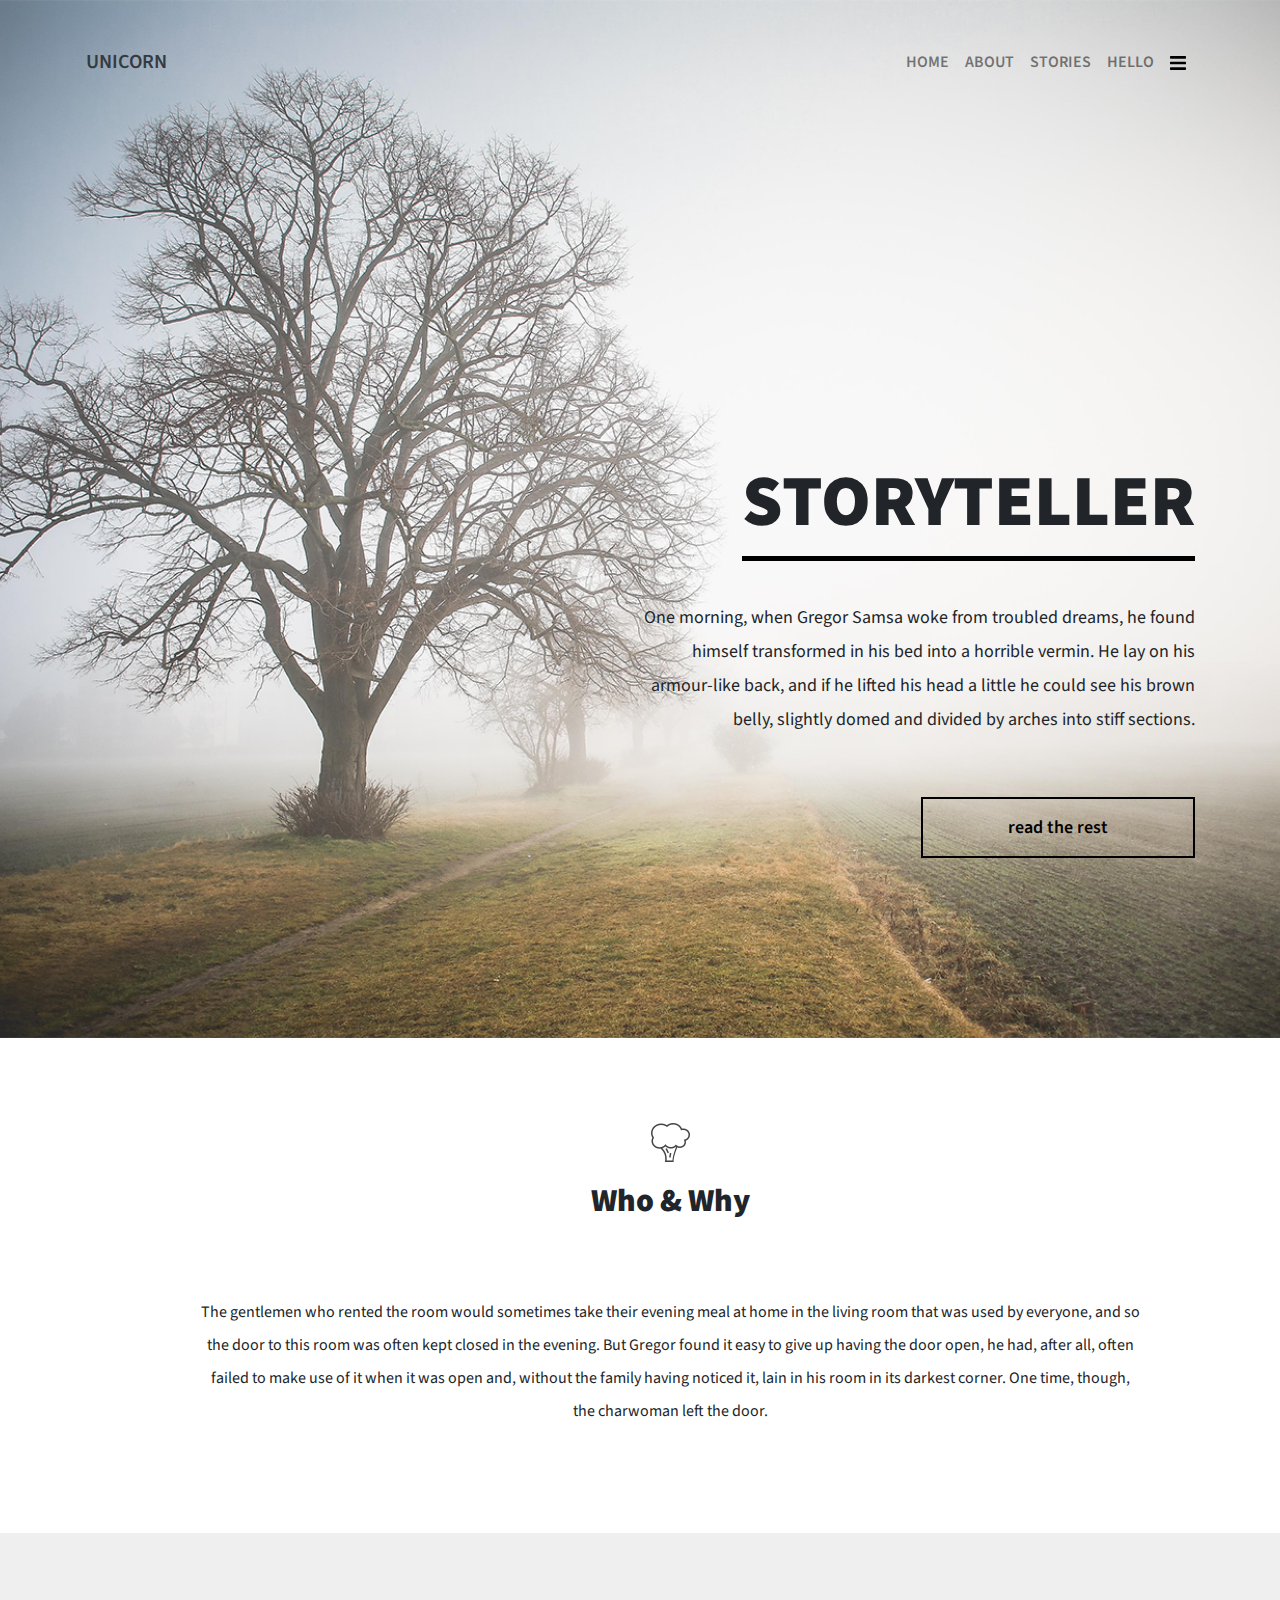
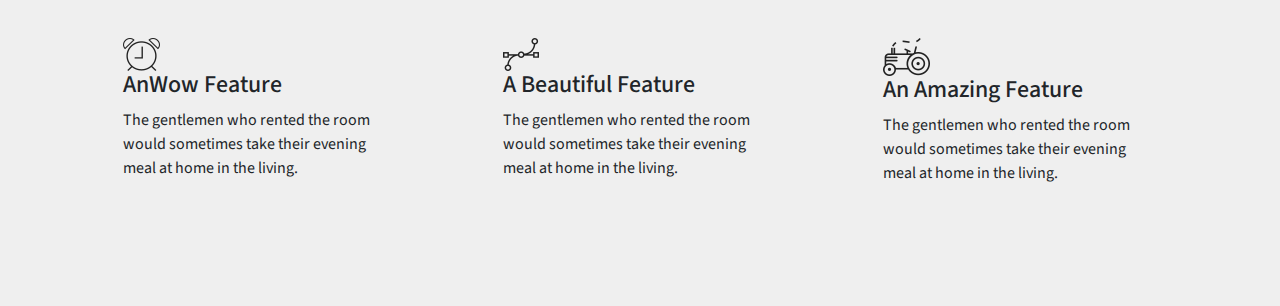
==== Prize Project/index.html @ 1fcf2f8a "completed 3 sec" ====
<!DOCTYPE html>
<html lang="en">
  <head>
    <meta charset="UTF-8" />
    <meta name="viewport" content="width=device-width, initial-scale=1.0" />

    <script
      src="https://code.jquery.com/jquery-3.5.1.slim.min.js"
      integrity="sha384-DfXdz2htPH0lsSSs5nCTpuj/zy4C+OGpamoFVy38MVBnE+IbbVYUew+OrCXaRkfj"
      crossorigin="anonymous"
    ></script>
    <script
      src="https://cdn.jsdelivr.net/npm/popper.js@1.16.1/dist/umd/popper.min.js"
      integrity="sha384-9/reFTGAW83EW2RDu2S0VKaIzap3H66lZH81PoYlFhbGU+6BZp6G7niu735Sk7lN"
      crossorigin="anonymous"
    ></script>
    <link
      rel="stylesheet"
      href="https://stackpath.bootstrapcdn.com/bootstrap/4.5.2/css/bootstrap.min.css"
      integrity="sha384-JcKb8q3iqJ61gNV9KGb8thSsNjpSL0n8PARn9HuZOnIxN0hoP+VmmDGMN5t9UJ0Z"
      crossorigin="anonymous"
    />
    <script
      src="https://stackpath.bootstrapcdn.com/bootstrap/4.5.2/js/bootstrap.min.js"
      integrity="sha384-B4gt1jrGC7Jh4AgTPSdUtOBvfO8shuf57BaghqFfPlYxofvL8/KUEfYiJOMMV+rV"
      crossorigin="anonymous"
    ></script>

    <link rel="stylesheet" href="css/main.css" />
    <link rel="stylesheet" href="css/info.css" />
    <title>Unicorn</title>
  </head>
  <body>
    <div class="sec-1">
      <nav class="container navbar navbar-expand-sm bg navbar-light">
        <a href="#" class="navbar-brand text-dark">UNICORN</a>
        <button
          class="navbar-toggler"
          type="button"
          data-toggle="collapse"
          data-target="#nav-div"
        >
          <span class="navbar-toggler-icon"></span>
        </button>

        <div class="collapse navbar-collapse" id="nav-div">
          <ul class="navbar-nav ml-auto">
            <li class="nav-item text-dark">
              <a href="#" class="nav-link">HOME</a>
            </li>
            <li class="nav-item text-dark">
              <a href="#" class="nav-link">ABOUT</a>
            </li>
            <li class="nav-item text-dark">
              <a href="#" class="nav-link">STORIES</a>
            </li>
            <li class="nav-item text-dark">
              <a href="#" class="nav-link">HELLO</a>
            </li>
            <li class="nav-item">
              <a href="#" class="nav-link"
                ><img src="images/bars-solid.svg" class="head-icon"
              /></a>
            </li>
          </ul>
        </div>
      </nav>

      <div class="container">
        <div class="content">
          <h1 class="content-heading">STORYTELLER</h1>
          <p class="content-parah">
            One morning, when Gregor Samsa woke from troubled dreams, he found
            himself transformed in his bed into a horrible vermin. He lay on his
            armour-like back, and if he lifted his head a little he could see
            his brown belly, slightly domed and divided by arches into stiff
            sections.
          </p>
          <button class="content-btn">read the rest</button>
        </div>
      </div>
    </div>

    <div class="sec-2">
      <div class="container content-2">
        <img src="images/broccoli.png" />
        <h2>Who & Why</h2>
        <p>
          The gentlemen who rented the room would sometimes take their evening
          meal at home in the living room that was used by everyone, and so the
          door to this room was often kept closed in the evening. But Gregor
          found it easy to give up having the door open, he had, after all,
          often failed to make use of it when it was open and, without the
          family having noticed it, lain in his room in its darkest corner. One
          time, though, the charwoman left the door.
        </p>
      </div>
    </div>

    <div class="sec-3">
      <div class="container content-3">
        <div class="x-1">
          <img src="images/clock.png" />
          <h4 class="title">AnWow Feature</h4>
          <p>
            The gentlemen who rented the room would sometimes take their evening
            meal at home in the living.
          </p>
        </div>

        <div class="x-1">
          <img src="images/vector.png" />
          <h4 class="title">A Beautiful Feature</h4>
          <p>
            The gentlemen who rented the room would sometimes take their evening
            meal at home in the living.
          </p>
        </div>

        <div class="x-1">
          <img src="images/land working.png" />
          <h4 class="title">An Amazing Feature</h4>
          <p>
            The gentlemen who rented the room would sometimes take their evening
            meal at home in the living.
          </p>
        </div>
      </div>
    </div>
  </body>
</html>
---- Prize Project/css/main.css ----
@import url("https://fonts.googleapis.com/css2?family=Source+Sans+Pro:wght@200;300;400;600;700;900&display=swap");

body {
  font-family: "Source Sans Pro", sans-serif;
}
.sec-1 {
  background-image: url("../images/head-bg.png");
  background-size: cover;
  background-repeat: no-repeat;
  background-position: center;
}

.bg {
  background-color: transparent;
}

.text-dark {
  color: black;
  font-weight: 600;
}

.navbar {
  padding-top: 42px;
}

.head-icon {
  width: 16px;
  color: black;
}

.content {
  text-align: end;
  padding-top: 370px;
  margin-left: auto;
  width: 50%;
}

.content-heading {
  display: inline-block;
  font-size: 72px;
  font-weight: 900;
  padding-bottom: 10px;
  border-bottom: 5px solid black;
}

.content-parah {
  margin-top: 32px;
  margin-bottom: 60px;
  font-size: 18px;
  line-height: 34px;
}

.content-btn {
  background-color: transparent;
  padding: 15px 85px;
  border: 2px solid black;
  font-weight: 600;
  font-size: 18px;
  margin-bottom: 180px;
}
---- Prize Project/css/info.css ----
.sec-2 {
}

.sec-2 .content-2 {
  box-sizing: content-box;
  text-align: center;
  padding: 85px 100px;
}

.sec-2 .content-2 img {
  margin-bottom: 20px;
}

.sec-2 .content-2 h2 {
  margin-bottom: 75px;
  font-weight: 900;
}

.sec-2 .content-2 p {
  margin-bottom: 20px;
  line-height: 33px;
  padding: 0 100px;
}

.sec-3 {
  background-color: #efefef;
}
.content-3 {
  box-sizing: content-box;
  display: flex;
  justify-content: space-around;
  padding: 105px 0;
}
.x-1 {
  width: 275px;
}
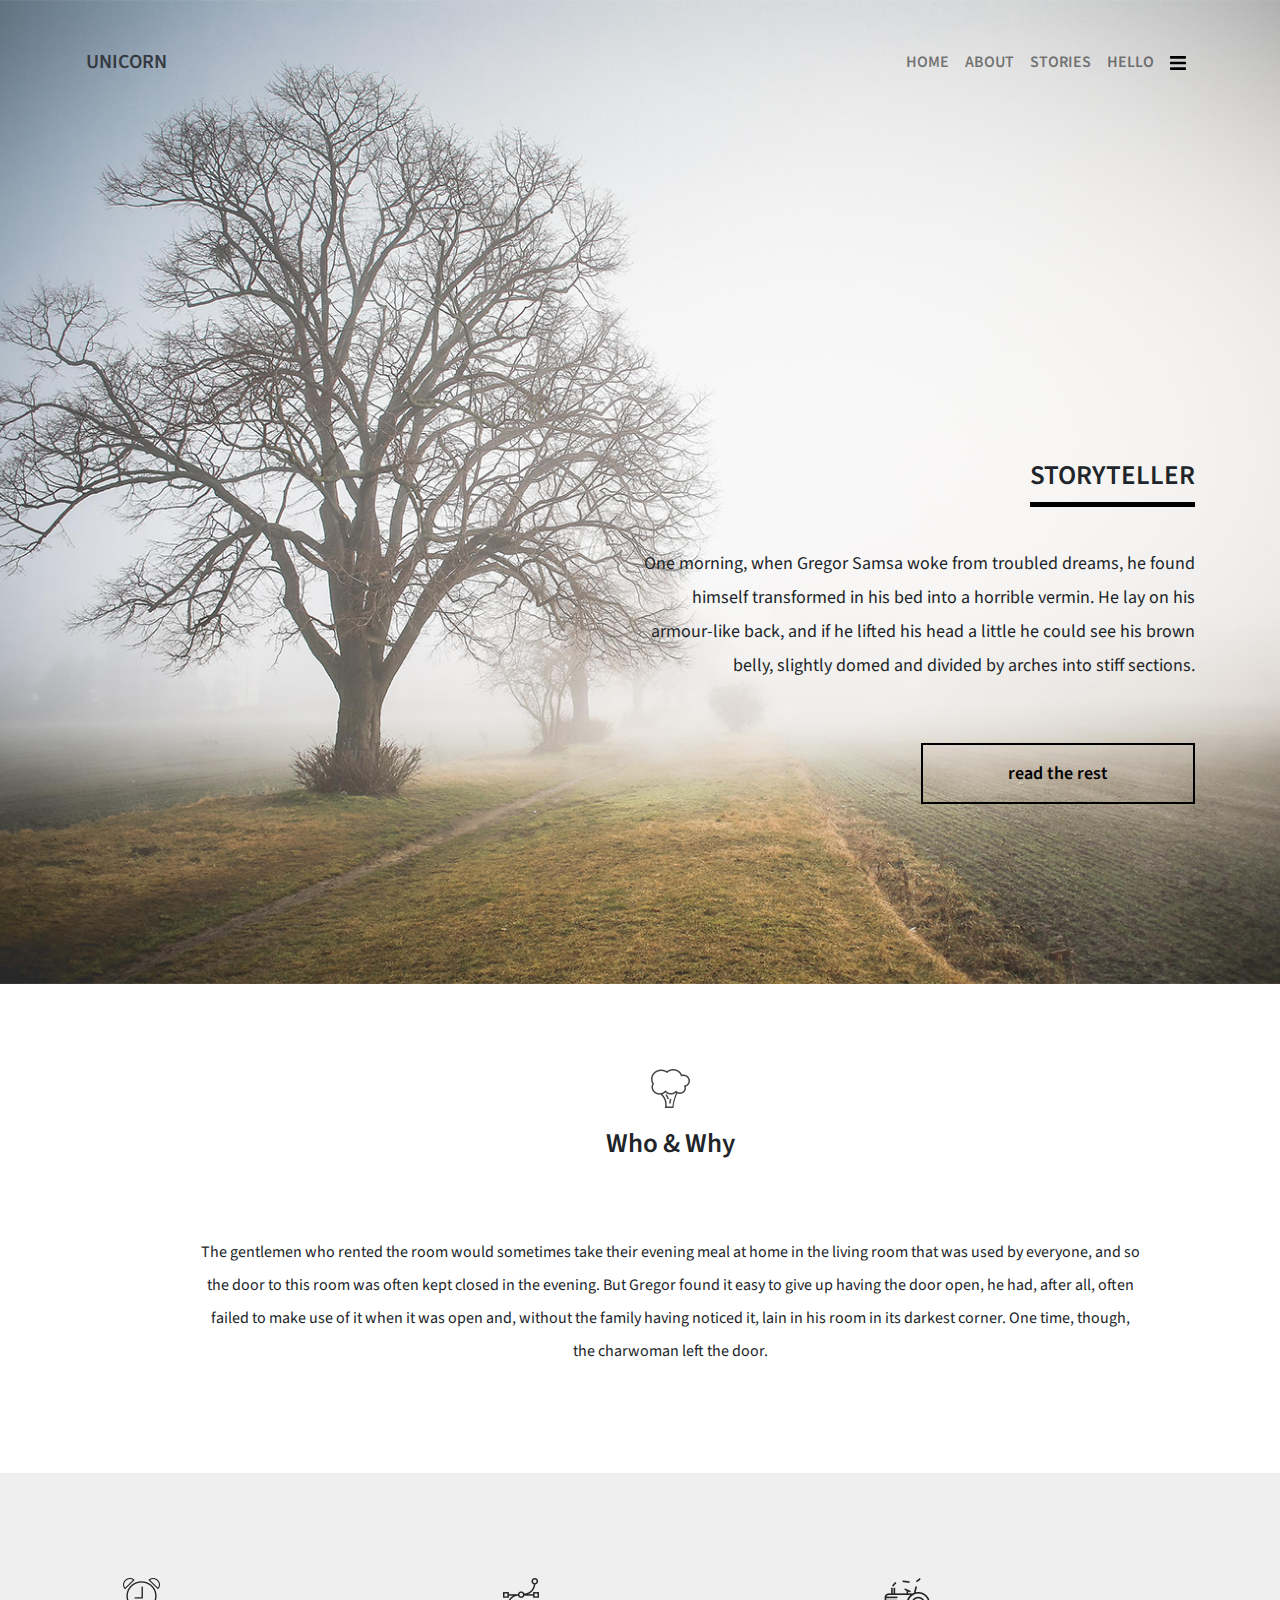
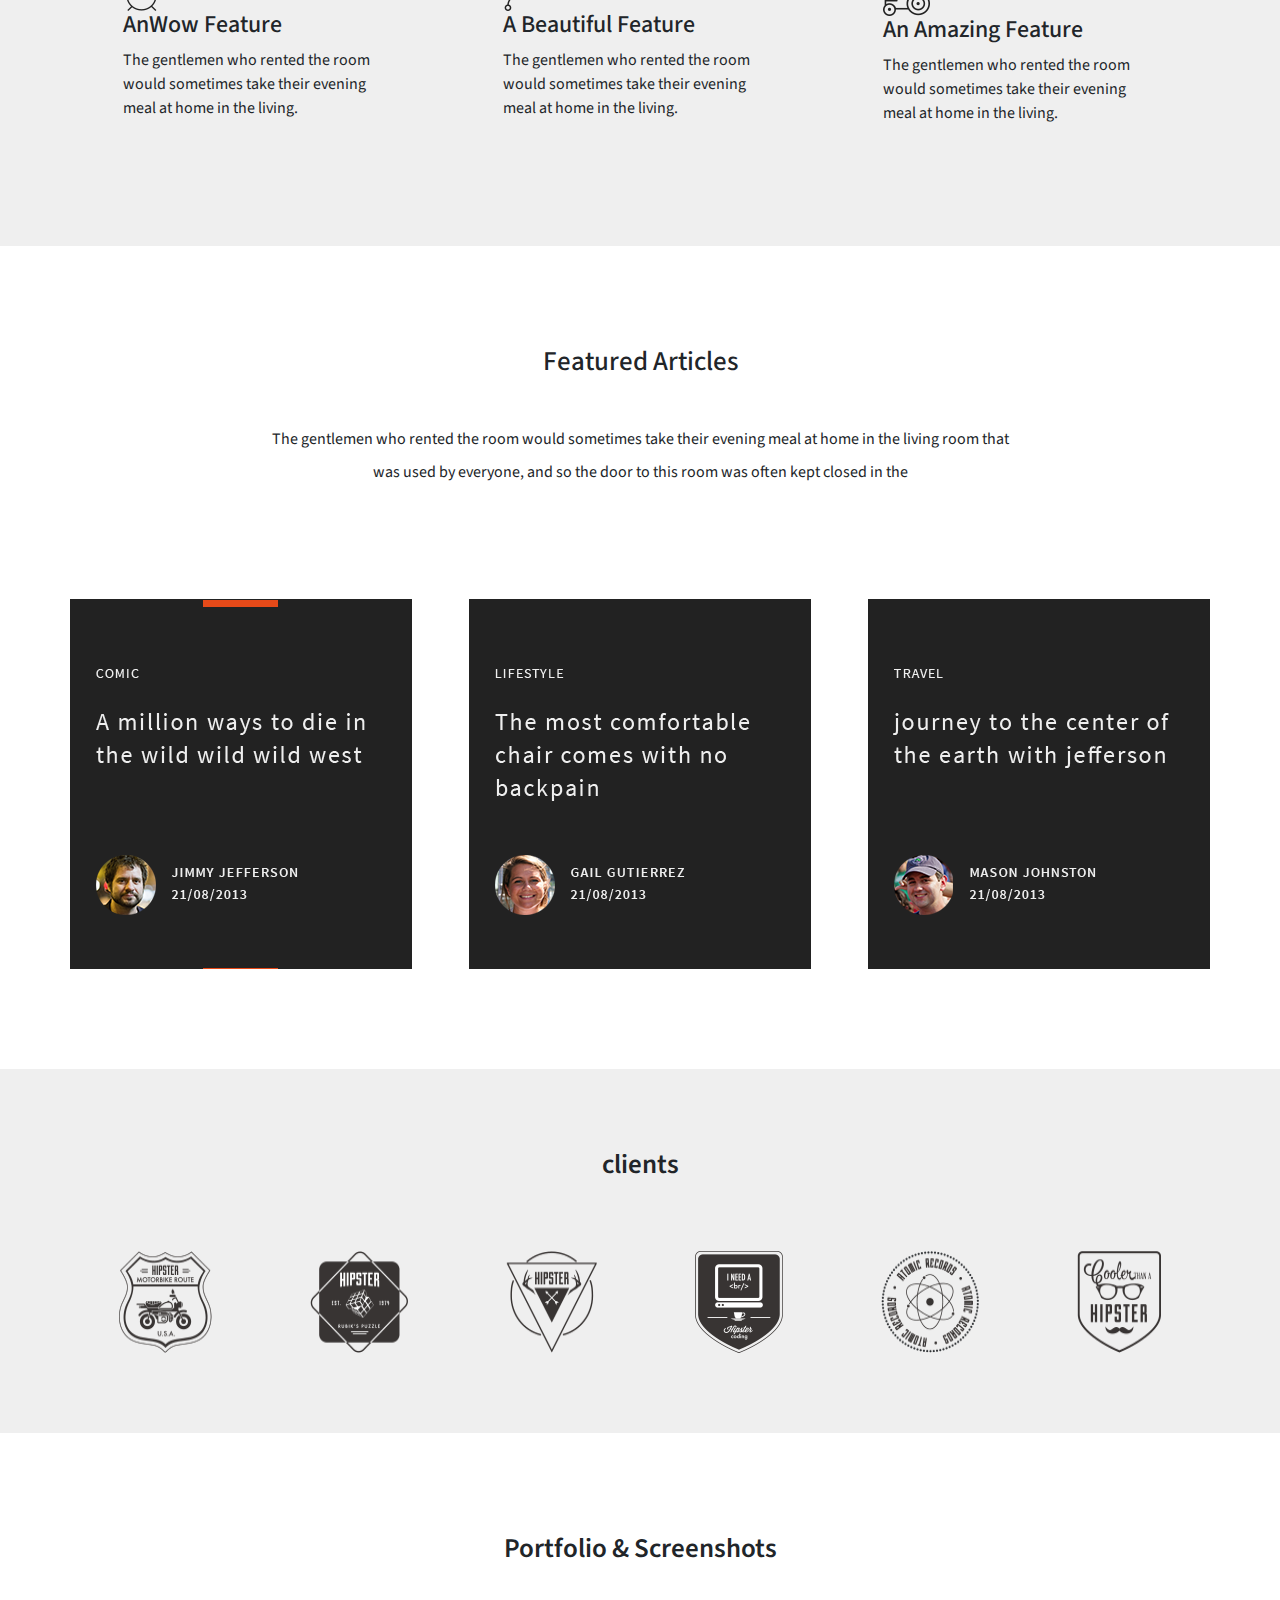
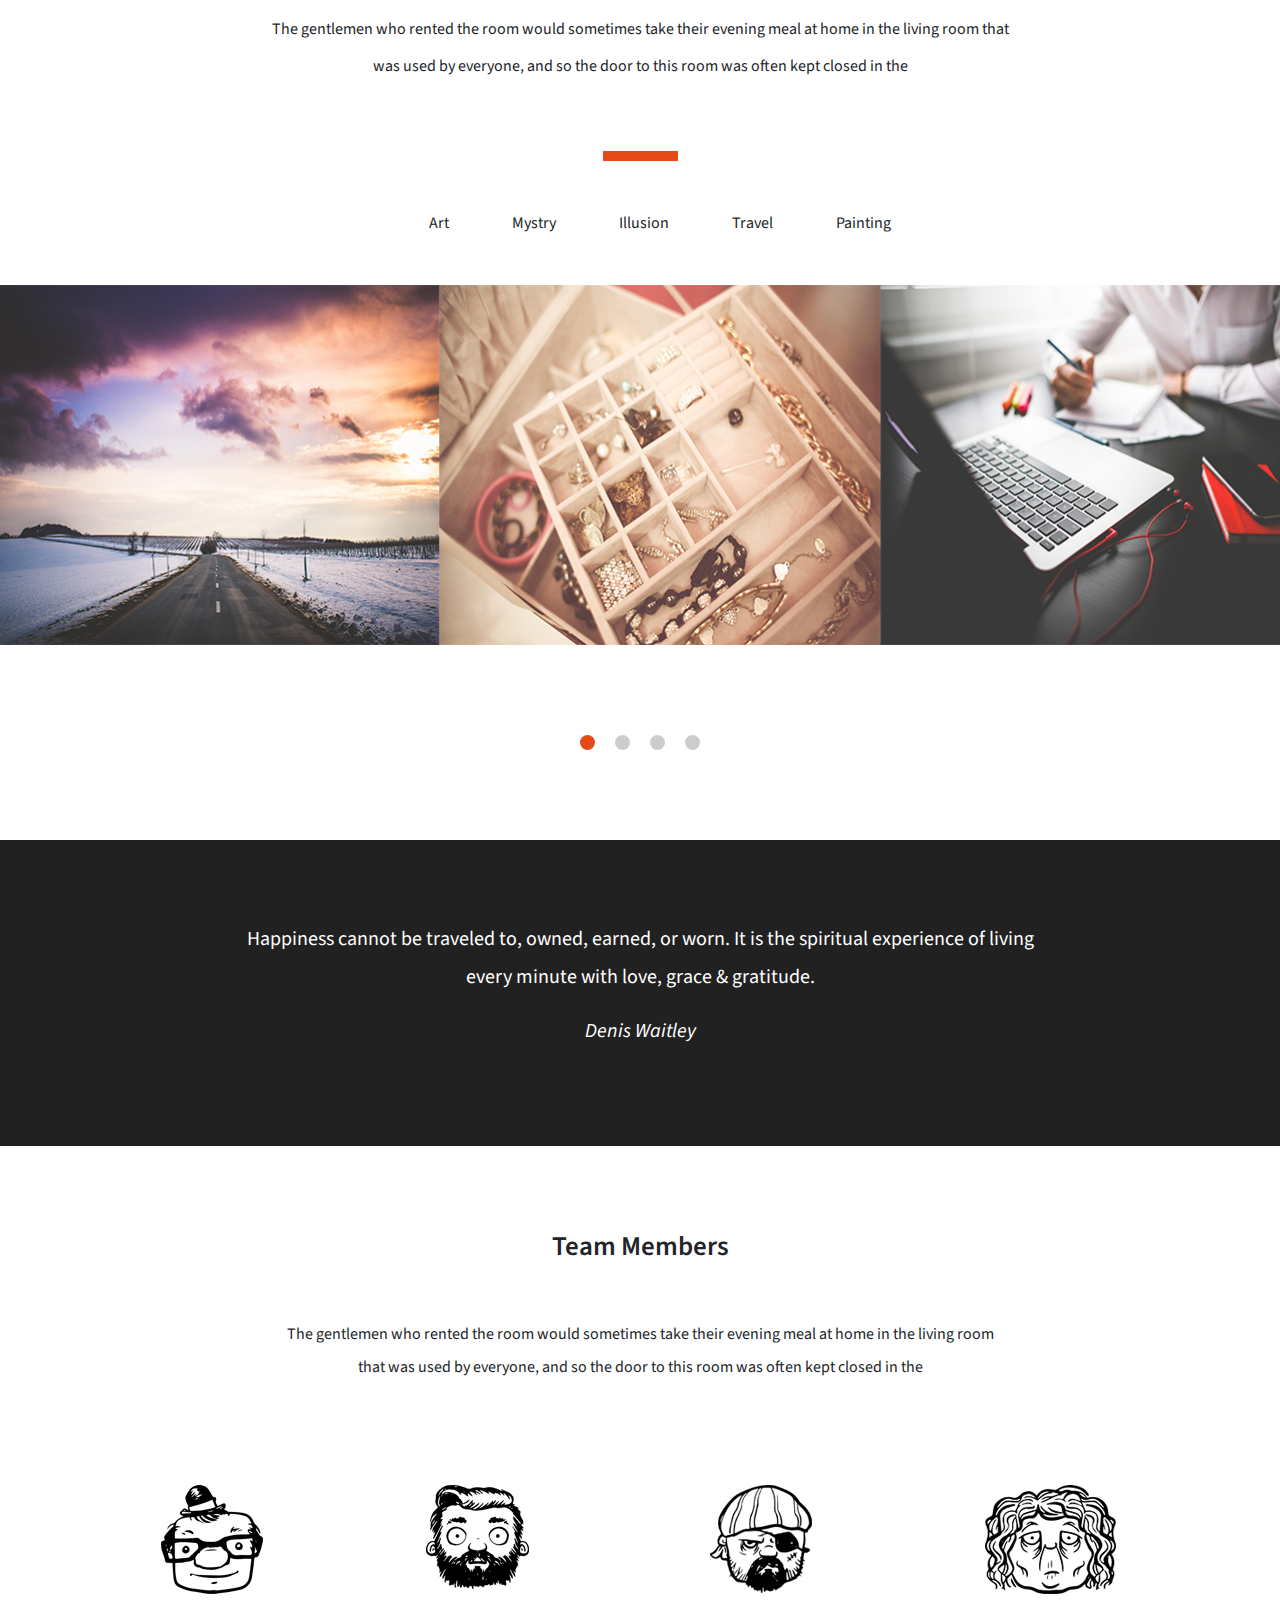
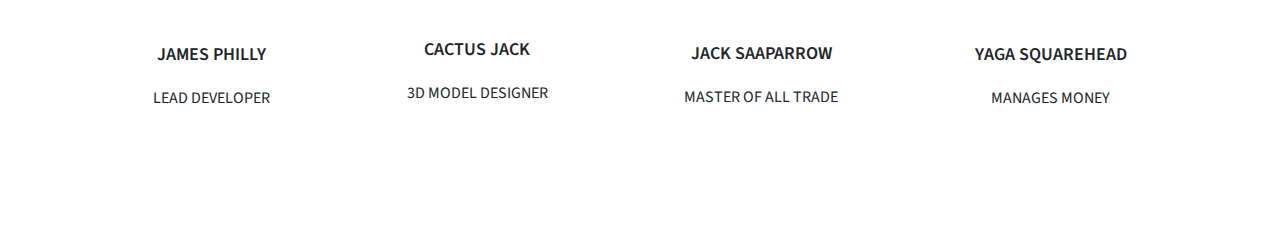
==== commit b8cf43ea: "last 5 layers remain" ====
--- a/Prize Project/index.html
+++ b/Prize Project/index.html
@@ -127,5 +127,121 @@
         </div>
       </div>
     </div>
+
+    <div class="sec-4">
+      <div class="container content-4">
+        <h2>Featured Articles</h2>
+        <p>
+          The gentlemen who rented the room would sometimes take their evening
+          meal at home in the living room that was used by everyone, and so the
+          door to this room was often kept closed in the
+        </p>
+        <div class="feat-cards">
+          <div class="img-1"></div>
+          <div class="img-2"></div>
+          <div class="img-3"></div>
+        </div>
+      </div>
+    </div>
+
+    <div class="sec-5">
+      <div class="container clients">
+        <h2>clients</h2>
+        <div class="clients-show">
+          <img src="images/New folder/i-1.png" />
+          <img src="images/New folder/i-2.png" />
+          <img src="images/New folder/i-3.png" />
+          <img src="images/New folder/i-4.png" />
+          <img src="images/New folder/i-5.png" />
+          <img src="images/New folder/i-6.png" />
+        </div>
+      </div>
+    </div>
+
+    <sec-6>
+      <div class="container portfolio">
+        <h1>Portfolio & Screenshots</h1>
+        <p>
+          The gentlemen who rented the room would sometimes take their evening
+          meal at home in the living room that was used by everyone, and so the
+          door to this room was often kept closed in the
+        </p>
+      </div>
+      <div class="orange"></div>
+    </sec-6>
+
+    <div class="sec-6">
+      <div class="container">
+        <ul>
+          <li>Art</li>
+          <li>Mystry</li>
+          <li>Illusion</li>
+          <li>Travel</li>
+          <li>Painting</li>
+        </ul>
+      </div>
+      <div class="img-holder"></div>
+      <div class="radio-btn">
+        <div class="active"></div>
+        <div></div>
+        <div></div>
+        <div></div>
+      </div>
+    </div>
+
+    <div class="sec-7">
+      <div class="container content-5">
+        <p>
+          Happiness cannot be traveled to, owned, earned, or worn. It is the
+          spiritual experience of living every minute with love, grace &
+          gratitude.
+        </p>
+
+        <p class="il">Denis Waitley</p>
+      </div>
+    </div>
+
+    <div class="sec-8">
+      <div class="container content-6">
+        <h2>Team Members</h2>
+        <p>
+          The gentlemen who rented the room would sometimes take their evening
+          meal at home in the living room that was used by everyone, and so the
+          door to this room was often kept closed in the
+        </p>
+      </div>
+    </div>
+
+    <div class="sec-9">
+      <div class="container content-7">
+        <div class="x-2">
+          <img src="images/New folder/Layer 9.png" />
+          <h3>James Philly</h3>
+          <p>Lead Developer</p>
+        </div>
+
+        <div class="x-2">
+          <img src="images/New folder/Layer 10.png" />
+          <h3>Cactus Jack</h3>
+          <p>3D Model Designer</p>
+        </div>
+
+        <div class="x-2">
+          <img src="images/New folder/Layer 11.png" />
+          <h3>Jack Saaparrow</h3>
+          <p>Master of All Trade</p>
+        </div>
+
+        <div class="x-2">
+          <img src="images/New folder/Layer 12.png" />
+          <h3>Yaga Squarehead</h3>
+          <p>Manages Money</p>
+        </div>
+      </div>
+    </div>
+
+    <div class="sec-10">
+      <div class="container content-8"></div>
+    </div>
   </body>
 </html>
--- a/Prize Project/css/main.css
+++ b/Prize Project/css/main.css
@@ -38,7 +38,8 @@
 .content-heading {
   display: inline-block;
   font-size: 72px;
-  font-weight: 900;
+  font-weight: 600;
+  font-size: 27px;
   padding-bottom: 10px;
   border-bottom: 5px solid black;
 }
--- a/Prize Project/css/info.css
+++ b/Prize Project/css/info.css
@@ -1,6 +1,3 @@
-.sec-2 {
-}
-
 .sec-2 .content-2 {
   box-sizing: content-box;
   text-align: center;
@@ -13,7 +10,8 @@
 
 .sec-2 .content-2 h2 {
   margin-bottom: 75px;
-  font-weight: 900;
+  font-weight: 600;
+  font-size: 27px;
 }
 
 .sec-2 .content-2 p {
@@ -34,3 +32,178 @@
 .x-1 {
   width: 275px;
 }
+
+.content-4 {
+  text-align: center;
+  padding: 100px 0;
+}
+
+.content-4 h2 {
+  font-size: 27px;
+  margin-bottom: 45px;
+}
+
+.content-4 p {
+  padding: 0 200px;
+  line-height: 33px;
+  margin-bottom: 110px;
+}
+
+.img-1 {
+  background-image: url("../images/man-1.png");
+  width: 30%;
+  height: 370px;
+  background-position: center;
+}
+
+.img-2 {
+  background-image: url("../images/man-2.png");
+  width: 30%;
+  height: 370px;
+  background-position: center;
+}
+
+.img-3 {
+  background-image: url("../images/man-3.png");
+  width: 30%;
+  height: 370px;
+  background-position: center;
+}
+.feat-cards {
+  display: flex;
+  justify-content: space-between;
+}
+
+.sec-5 {
+  background-color: #efefef;
+}
+
+.clients {
+  padding: 80px 0;
+  text-align: center;
+}
+
+.clients h2 {
+  margin-bottom: 70px;
+  font-weight: 600;
+  font-size: 27px;
+}
+.clients-show {
+  display: flex;
+  justify-content: space-around;
+}
+
+.portfolio {
+  text-align: center;
+  padding: 100px 0;
+  padding-bottom: 50px;
+}
+
+.portfolio h1 {
+  font-size: 27px;
+  font-weight: 600;
+  margin-bottom: 45px;
+}
+
+.portfolio p {
+  line-height: 37px;
+  padding: 0 200px;
+}
+
+.orange {
+  height: 10px;
+  width: 75px;
+  background-color: #e64a19;
+  margin: auto;
+}
+
+.sec-6 {
+  margin-top: 50px;
+}
+
+.sec-6 .container ul {
+  list-style: none;
+  text-align: center;
+  margin-bottom: 50px;
+}
+.sec-6 .container li {
+  margin: 0 30px;
+  display: inline-block;
+}
+
+.img-holder {
+  background-image: url("../images/New\ folder/screenshots.png");
+  height: 360px;
+  width: 100%;
+  background-size: cover;
+  background-repeat: no-repeat;
+}
+
+.radio-btn {
+  display: flex;
+  justify-content: center;
+  margin: 80px 0;
+}
+
+.radio-btn div {
+  height: 15px;
+  width: 15px;
+  border-radius: 50%;
+  background-color: #cccccc;
+  margin: 10px;
+}
+
+.radio-btn div:hover,
+.radio-btn .active {
+  background-color: #e64a19;
+  cursor: pointer;
+}
+
+.sec-7 {
+  background-color: #212121;
+  text-align: center;
+  color: white;
+}
+
+.sec-7 .container p {
+  font-size: 20px;
+  line-height: 38px;
+  padding: 0 170px;
+}
+
+.sec-7 .container .il {
+  font-style: italic;
+}
+.content-5 {
+  padding: 80px 0;
+}
+
+.sec-8 {
+  text-align: center;
+  padding: 85px 0;
+}
+.sec-8 .content-6 h2 {
+  font-size: 27px;
+  font-weight: 600;
+  margin-bottom: 55px;
+}
+
+.sec-8 .content-6 p {
+  padding: 0 200px;
+  line-height: 33px;
+}
+
+.content-7 {
+  display: flex;
+  justify-content: space-around;
+  text-transform: uppercase;
+  text-align: center;
+  padding-bottom: 115px;
+}
+
+.content-7 .x-2 h3 {
+  margin-top: 50px;
+  margin-bottom: 20px;
+  font-size: 18px;
+  font-weight: 600;
+}
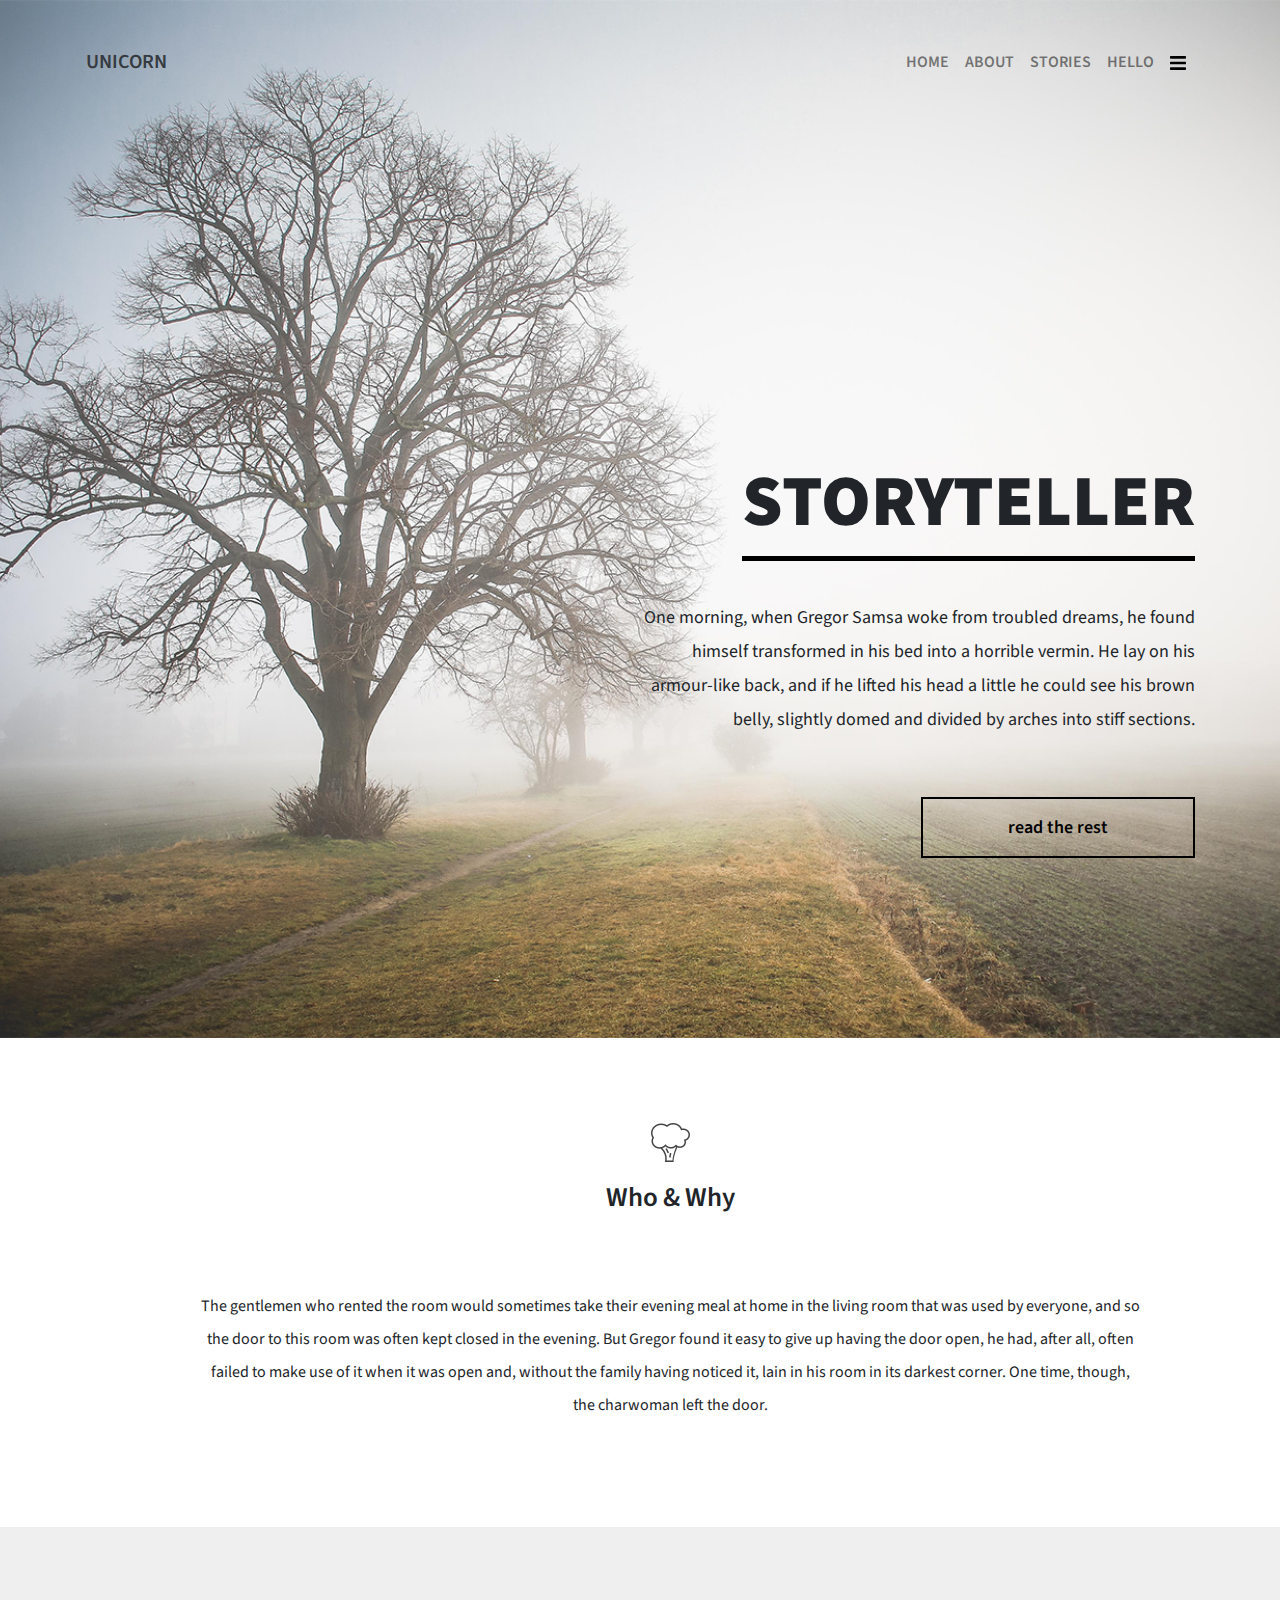
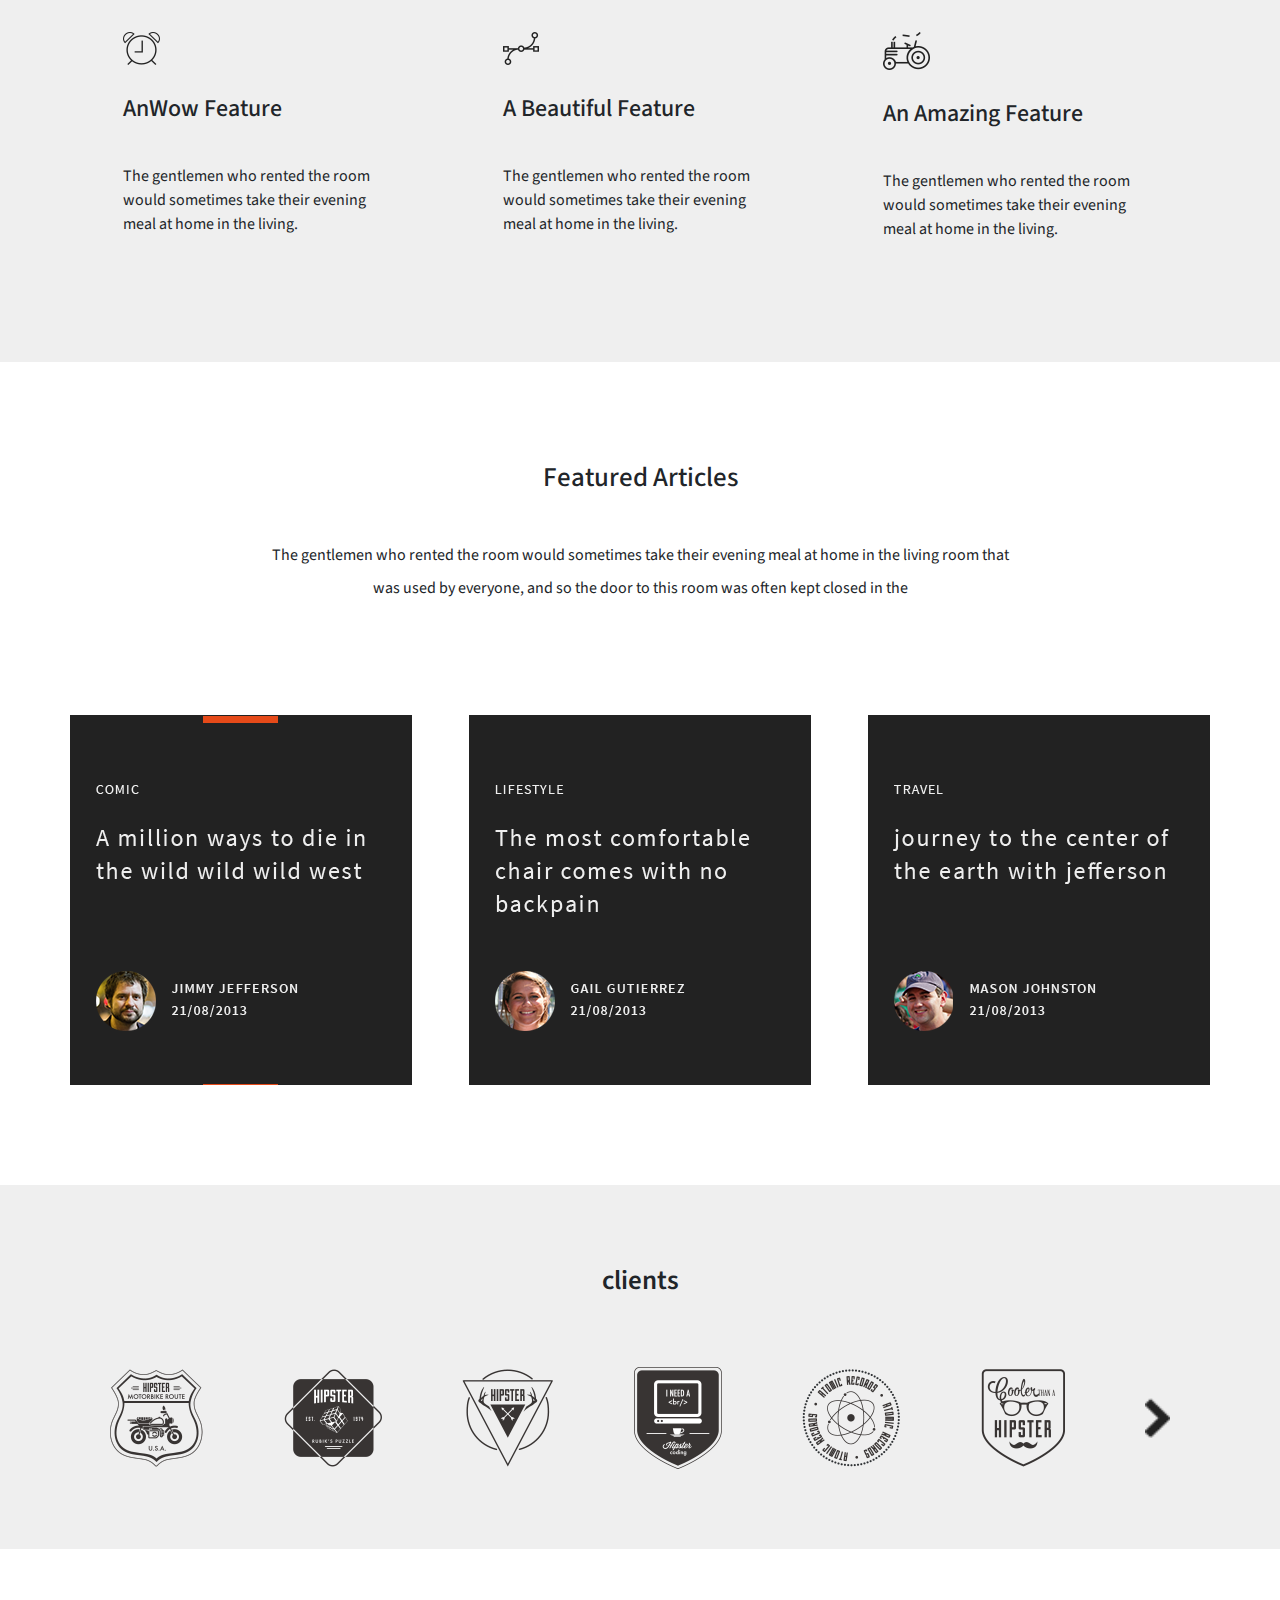
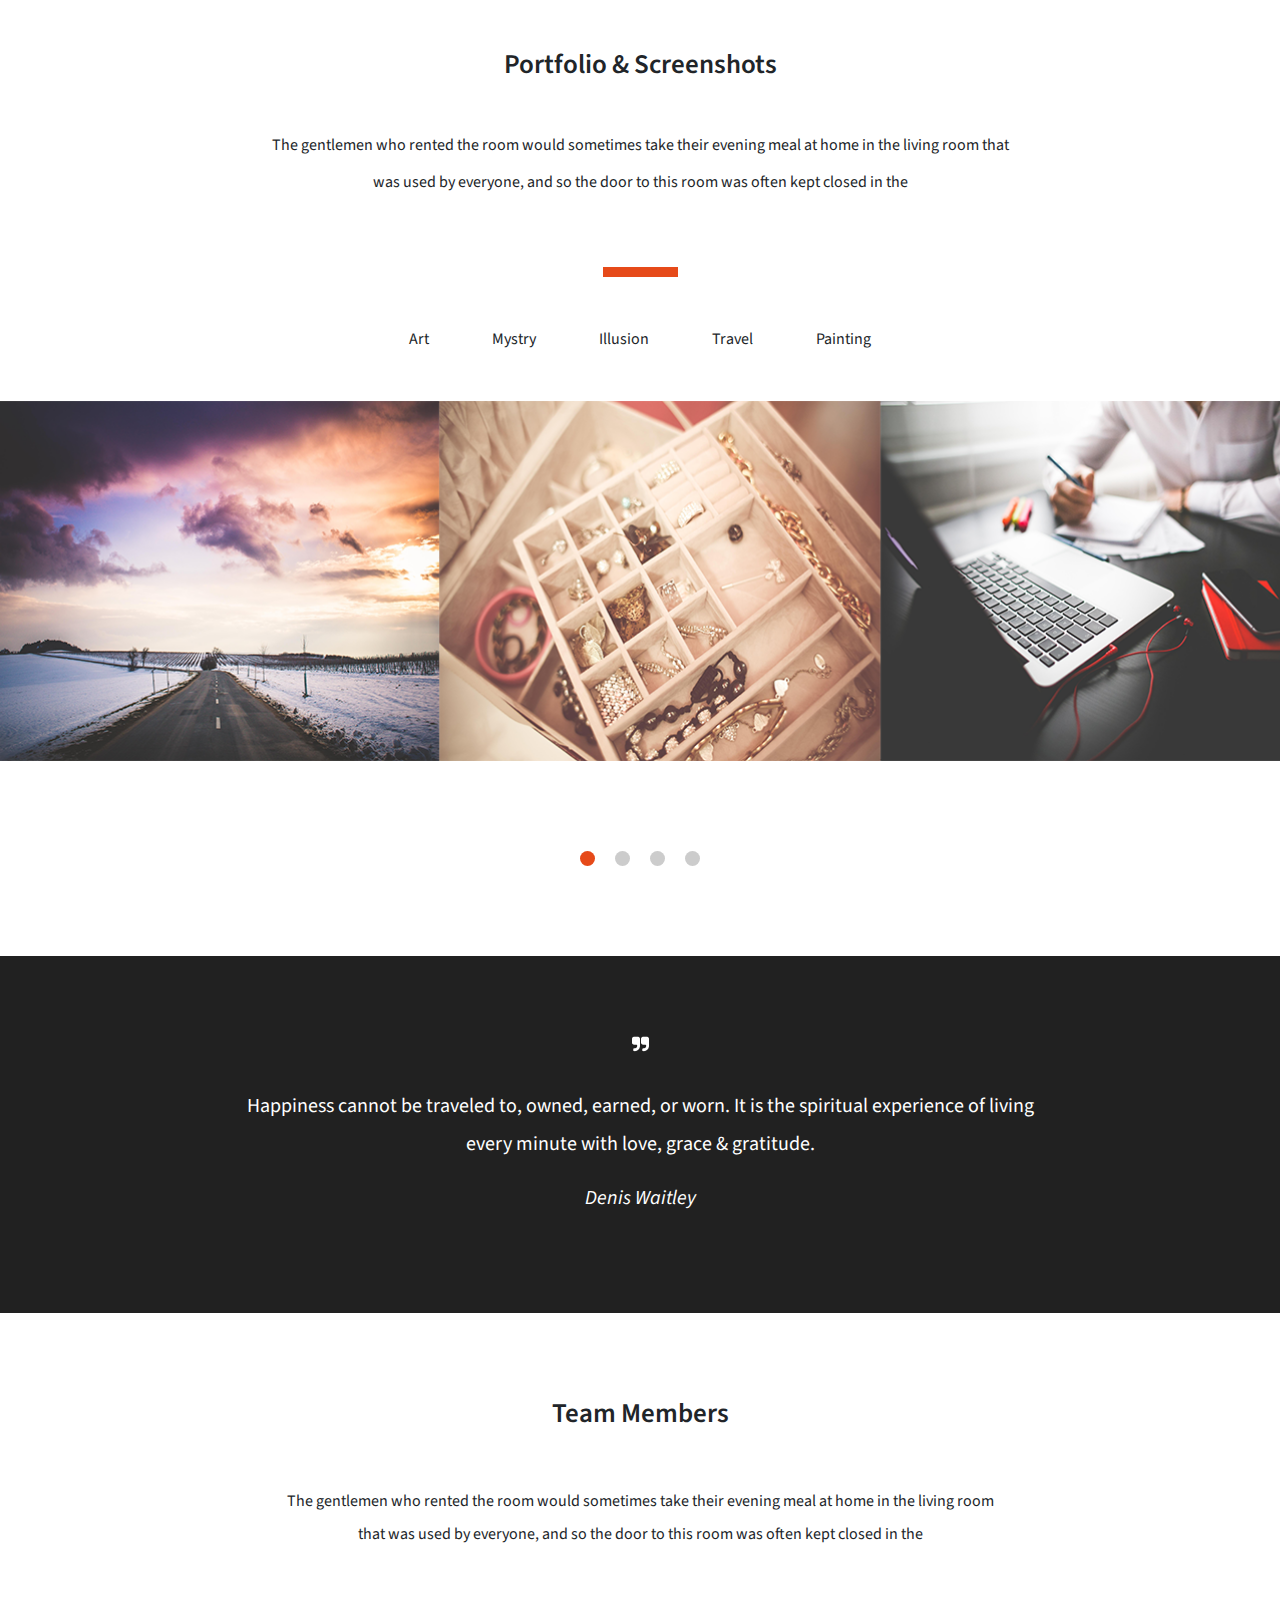
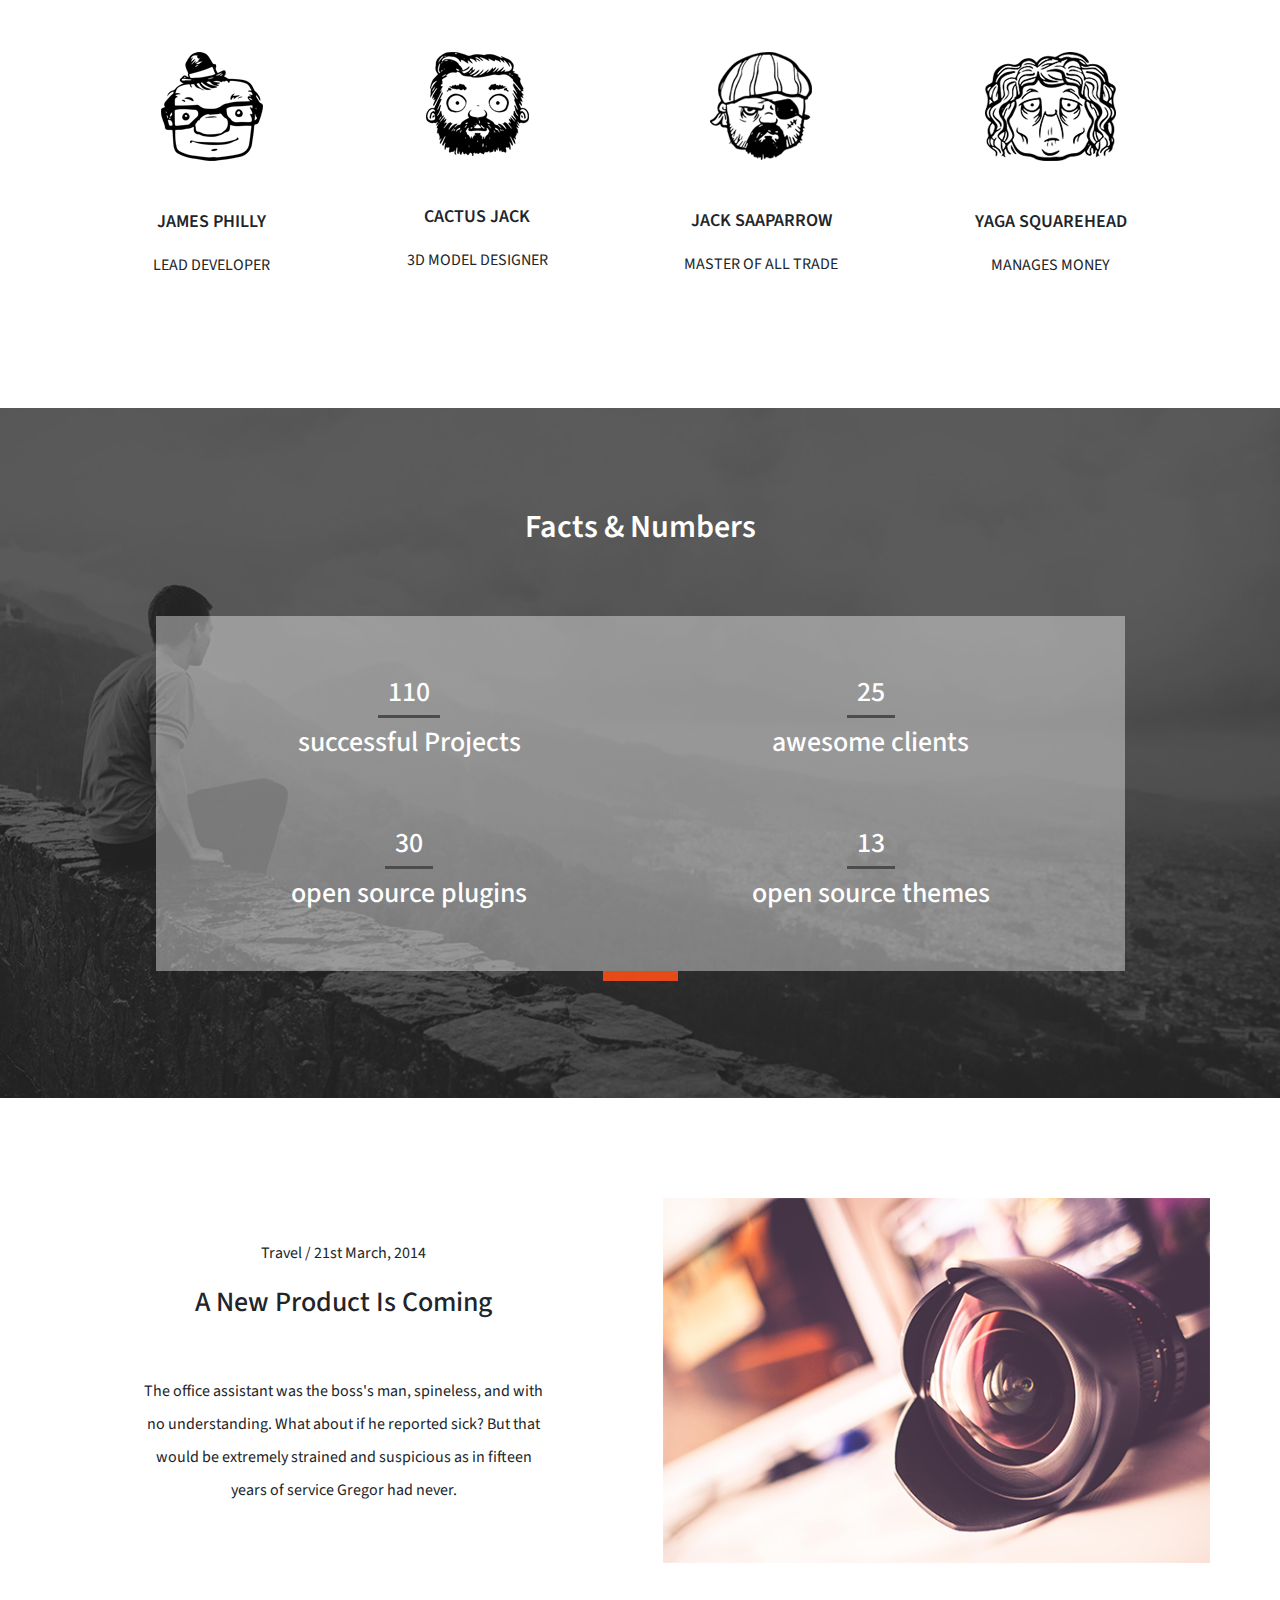
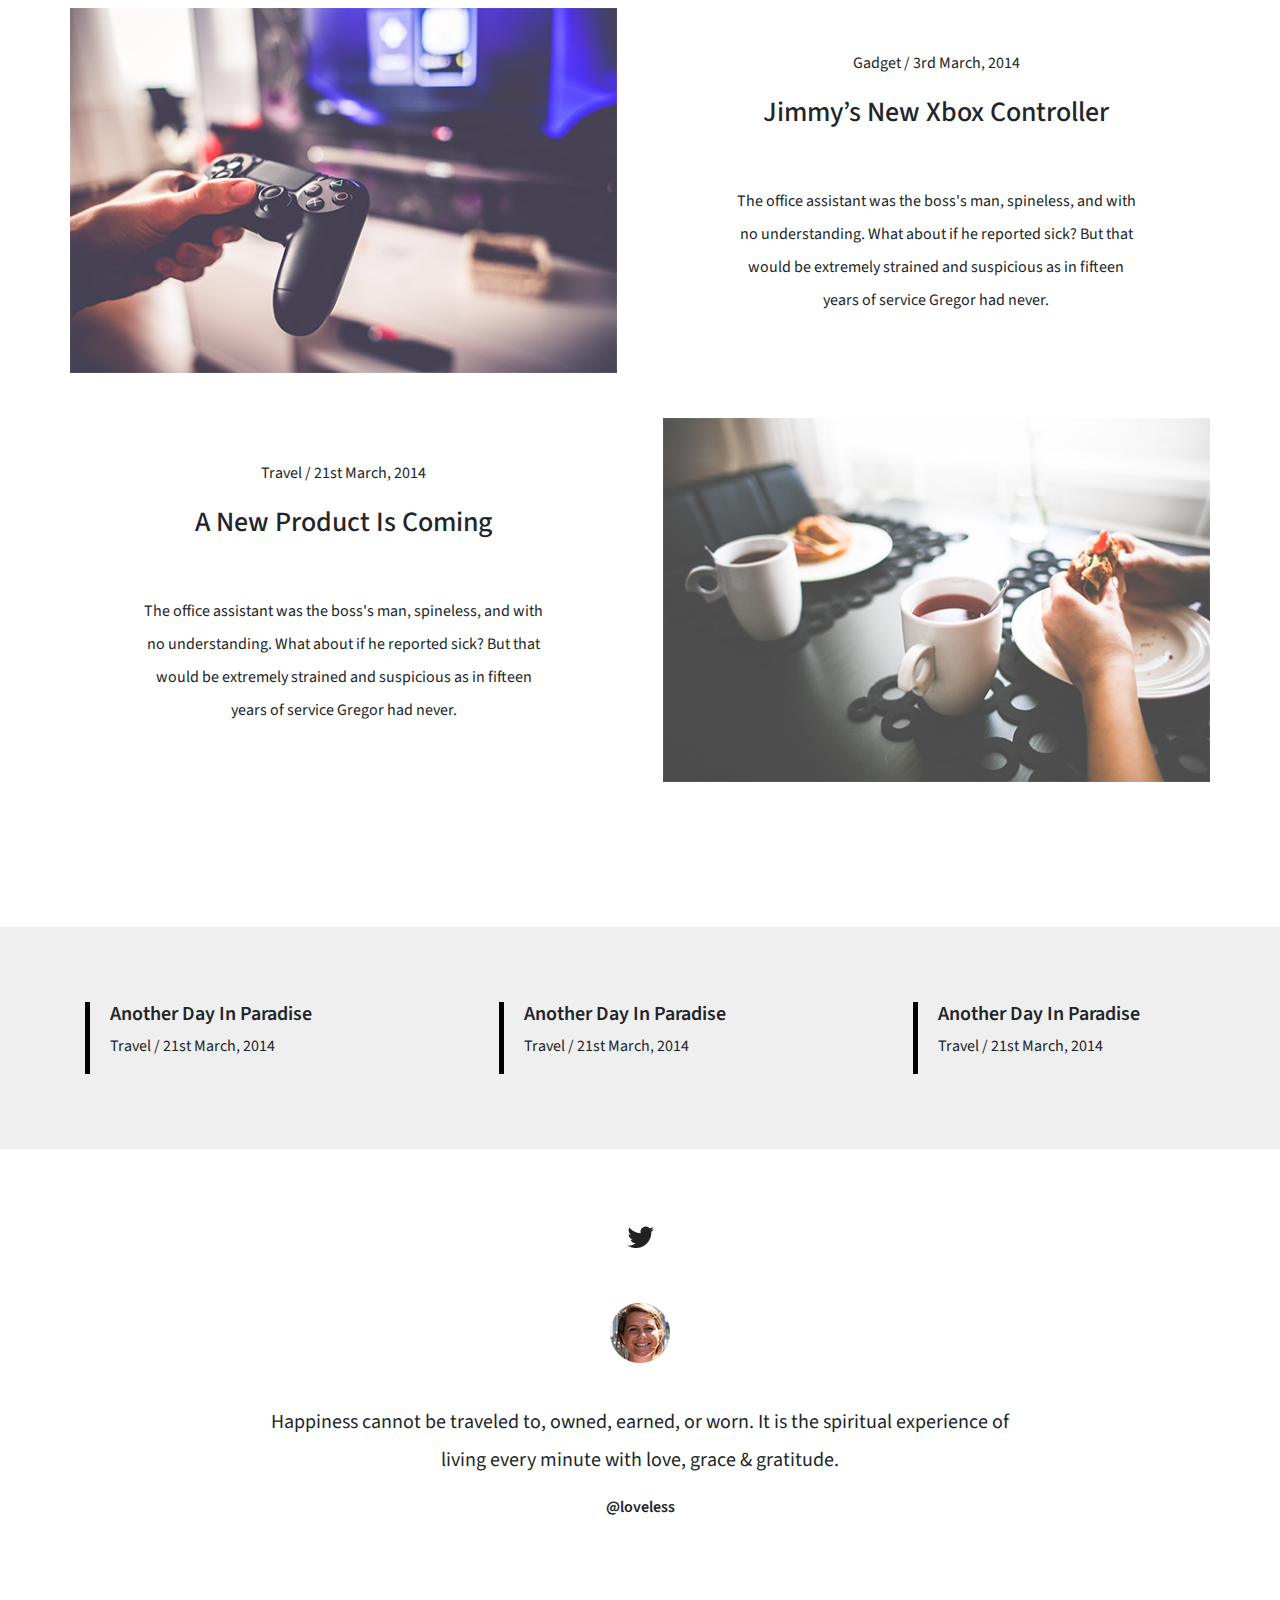
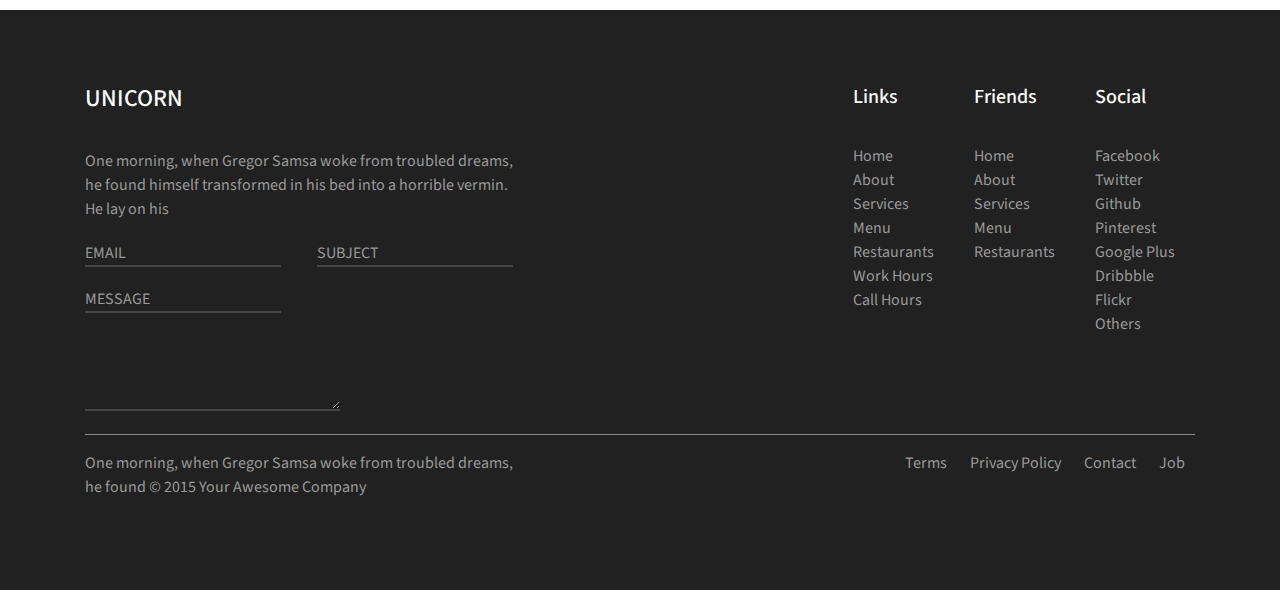
==== commit 354af51b: "completed with some errors" ====
--- a/Prize Project/index.html
+++ b/Prize Project/index.html
@@ -27,7 +27,9 @@
     ></script>
 
     <link rel="stylesheet" href="css/main.css" />
-    <link rel="stylesheet" href="css/info.css" />
+    <link rel="stylesheet" href="css/mid-part.css" />
+    <link rel="stylesheet" href="css/lower-part.css" />
+    <link rel="stylesheet" href="css/media queries/600p.css" />
     <title>Unicorn</title>
   </head>
   <body>
@@ -68,7 +70,7 @@
 
       <div class="container">
         <div class="content">
-          <h1 class="content-heading">STORYTELLER</h1>
+          <h1 id="content-heading">STORYTELLER</h1>
           <p class="content-parah">
             One morning, when Gregor Samsa woke from troubled dreams, he found
             himself transformed in his bed into a horrible vermin. He lay on his
@@ -154,6 +156,7 @@
           <img src="images/New folder/i-4.png" />
           <img src="images/New folder/i-5.png" />
           <img src="images/New folder/i-6.png" />
+          <img style="height: 40px" src="images/arrow.png" />
         </div>
       </div>
     </div>
@@ -191,6 +194,7 @@
 
     <div class="sec-7">
       <div class="container content-5">
+        <img src="images/quo.png" alt="" />
         <p>
           Happiness cannot be traveled to, owned, earned, or worn. It is the
           spiritual experience of living every minute with love, grace &
@@ -241,7 +245,185 @@
     </div>
 
     <div class="sec-10">
-      <div class="container content-8"></div>
+      <div class="container content-8">
+        <h2>Facts & Numbers</h2>
+        <div class="hold">
+          <div class="cen">
+            <div class="compon">
+              <h3 class="bor-bt">110</h3>
+              <h3>successful Projects</h3>
+            </div>
+
+            <div class="compon">
+              <h3 class="bor-bt">25</h3>
+              <h3>awesome clients</h3>
+            </div>
+
+            <div class="compon">
+              <h3 class="bor-bt">30</h3>
+              <h3>open source plugins</h3>
+            </div>
+
+            <div class="compon">
+              <h3 class="bor-bt">13</h3>
+              <h3>open source themes</h3>
+            </div>
+          </div>
+        </div>
+        <div class="orange"></div>
+      </div>
+    </div>
+
+    <div class="sec-11">
+      <div class="container content-9">
+        <div class="x-3">
+          <div class="text-con">
+            <p>Travel / 21st March, 2014</p>
+            <h3>A New Product Is Coming</h3>
+            <p>
+              The office assistant was the boss's man, spineless, and with no
+              understanding. What about if he reported sick? But that would be
+              extremely strained and suspicious as in fifteen years of service
+              Gregor had never.
+            </p>
+          </div>
+          <img src="images/temp-3.png" alt="" />
+        </div>
+
+        <div class="x-3 col-re">
+          <img src="images/temp-2.png" alt="" />
+          <div class="text-con">
+            <p>Gadget / 3rd March, 2014</p>
+            <h3>Jimmy’s New Xbox Controller</h3>
+            <p>
+              The office assistant was the boss's man, spineless, and with no
+              understanding. What about if he reported sick? But that would be
+              extremely strained and suspicious as in fifteen years of service
+              Gregor had never.
+            </p>
+          </div>
+        </div>
+
+        <div class="x-3">
+          <div class="text-con">
+            <p>Travel / 21st March, 2014</p>
+            <h3>A New Product Is Coming</h3>
+            <p>
+              The office assistant was the boss's man, spineless, and with no
+              understanding. What about if he reported sick? But that would be
+              extremely strained and suspicious as in fifteen years of service
+              Gregor had never.
+            </p>
+          </div>
+          <img src="images/temp.png" alt="" />
+        </div>
+      </div>
+    </div>
+
+    <div class="sec-12">
+      <div class="container">
+        <div class="content-10">
+          <div class="x-4">
+            <h5>Another Day In Paradise</h5>
+            <p>Travel / 21st March, 2014</p>
+          </div>
+
+          <div class="x-4">
+            <h5>Another Day In Paradise</h5>
+            <p>Travel / 21st March, 2014</p>
+          </div>
+
+          <div class="x-4">
+            <h5>Another Day In Paradise</h5>
+            <p>Travel / 21st March, 2014</p>
+          </div>
+        </div>
+      </div>
+    </div>
+
+    <div class="sec-13">
+      <div class="container">
+        <div class="icon"><img src="images/.png" alt="" /></div>
+        <div class="pro-pic"><img src="images/Layer 3 copy.png" alt="" /></div>
+        <div class="disc">
+          <p>
+            Happiness cannot be traveled to, owned, earned, or worn. It is the
+            spiritual experience of living every minute with love, grace &
+            gratitude.
+          </p>
+        </div>
+        <div class="lo"><p>@loveless</p></div>
+      </div>
+    </div>
+
+    <div class="sec-14">
+      <div class="container content-11">
+        <div class="contact-area">
+          <h4>UNICORN</h4>
+          <p>
+            One morning, when Gregor Samsa woke from troubled dreams, he found
+            himself transformed in his bed into a horrible vermin. He lay on his
+          </p>
+          <div style="margin: 20px 0">
+            <input type="email" placeholder="EMAIL" />
+            <span class="gap"></span>
+            <input type="text" placeholder="SUBJECT" />
+          </div>
+          <input type="text" placeholder="MESSAGE" />
+          <textarea name="" id="" cols="30" rows="4"></textarea>
+        </div>
+
+        <div class="links-ar">
+          <div>
+            <h5>Links</h5>
+            <ul>
+              <li><a href="#">Home</a></li>
+              <li><a href="#">About</a></li>
+              <li><a href="#">Services</a></li>
+              <li><a href="#">Menu</a></li>
+              <li><a href="#">Restaurants</a></li>
+              <li><a href="#">Work Hours</a></li>
+              <li><a href="#">Call Hours</a></li>
+            </ul>
+          </div>
+          <div>
+            <h5>Friends</h5>
+            <li><a href="#">Home</a></li>
+            <li><a href="#">About</a></li>
+            <li><a href="#">Services</a></li>
+            <li><a href="#">Menu</a></li>
+            <li><a href="#">Restaurants</a></li>
+          </div>
+          <div>
+            <h5>Social</h5>
+            <li><a href="#">Facebook</a></li>
+            <li><a href="#">Twitter</a></li>
+            <li><a href="#">Github</a></li>
+            <li><a href="#">Pinterest</a></li>
+            <li><a href="#">Google Plus</a></li>
+            <li><a href="#">Dribbble</a></li>
+            <li><a href="#">Flickr</a></li>
+            <li><a href="#">Others</a></li>
+          </div>
+        </div>
+      </div>
+
+      <div class="container">
+        <hr style="background-color: #999999" />
+        <div class="ln-sc-2">
+          <p>
+            One morning, when Gregor Samsa woke from troubled dreams, he found ©
+            2015 Your Awesome Company
+          </p>
+
+          <ul>
+            <li><a href="#">Terms</a></li>
+            <li><a href="#">Privacy Policy</a></li>
+            <li><a href="#">Contact</a></li>
+            <li><a href="#">Job</a></li>
+          </ul>
+        </div>
+      </div>
     </div>
   </body>
 </html>
--- a/Prize Project/css/main.css
+++ b/Prize Project/css/main.css
@@ -1,7 +1,13 @@
 @import url("https://fonts.googleapis.com/css2?family=Source+Sans+Pro:wght@200;300;400;600;700;900&display=swap");
 
+* {
+  list-style: none;
+  text-decoration: none;
+  padding: 0;
+}
 body {
   font-family: "Source Sans Pro", sans-serif;
+  overflow-x: hidden;
 }
 .sec-1 {
   background-image: url("../images/head-bg.png");
@@ -35,11 +41,10 @@
   width: 50%;
 }
 
-.content-heading {
+#content-heading {
   display: inline-block;
   font-size: 72px;
-  font-weight: 600;
-  font-size: 27px;
+  font-weight: 900;
   padding-bottom: 10px;
   border-bottom: 5px solid black;
 }
--- a/Prize Project/css/mid-part.css
+++ b/Prize Project/css/mid-part.css
@@ -0,0 +1,221 @@
+.sec-2 .content-2 {
+  box-sizing: content-box;
+  text-align: center;
+  padding: 85px 100px;
+}
+
+.sec-2 .content-2 img {
+  margin-bottom: 20px;
+}
+
+.sec-2 .content-2 h2 {
+  margin-bottom: 75px;
+  font-weight: 600;
+  font-size: 27px;
+}
+
+.sec-2 .content-2 p {
+  margin-bottom: 20px;
+  line-height: 33px;
+  padding: 0 100px;
+}
+
+.sec-3 {
+  background-color: #efefef;
+}
+.content-3 {
+  box-sizing: content-box;
+  display: flex;
+  justify-content: space-around;
+  padding: 105px 0;
+}
+.x-1 {
+  width: 275px;
+}
+
+.x-1 img {
+  margin-bottom: 30px;
+}
+
+.x-1 h4 {
+  margin-bottom: 40px;
+}
+.content-4 {
+  text-align: center;
+  padding: 100px 0;
+}
+
+.content-4 h2 {
+  font-size: 27px;
+  margin-bottom: 45px;
+}
+
+.content-4 p {
+  padding: 0 200px;
+  line-height: 33px;
+  margin-bottom: 110px;
+}
+
+.img-1 {
+  background-image: url("../images/man-1.png");
+  width: 30%;
+  height: 370px;
+  background-position: center;
+}
+
+.img-2 {
+  background-image: url("../images/man-2.png");
+  width: 30%;
+  height: 370px;
+  background-position: center;
+}
+
+.img-3 {
+  background-image: url("../images/man-3.png");
+  width: 30%;
+  height: 370px;
+  background-position: center;
+}
+.feat-cards {
+  display: flex;
+  justify-content: space-between;
+}
+
+.sec-5 {
+  background-color: #efefef;
+}
+
+.clients {
+  padding: 80px 0;
+  text-align: center;
+}
+
+.clients h2 {
+  margin-bottom: 70px;
+  font-weight: 600;
+  font-size: 27px;
+}
+.clients-show {
+  display: flex;
+  justify-content: space-around;
+  align-items: center;
+}
+
+.portfolio {
+  text-align: center;
+  padding: 100px 0;
+  padding-bottom: 50px;
+}
+
+.portfolio h1 {
+  font-size: 27px;
+  font-weight: 600;
+  margin-bottom: 45px;
+}
+
+.portfolio p {
+  line-height: 37px;
+  padding: 0 200px;
+}
+
+.orange {
+  height: 10px;
+  width: 75px;
+  background-color: #e64a19;
+  margin: auto;
+}
+
+.sec-6 {
+  margin-top: 50px;
+}
+
+.sec-6 .container ul {
+  list-style: none;
+  text-align: center;
+  margin-bottom: 50px;
+}
+.sec-6 .container li {
+  margin: 0 30px;
+  display: inline-block;
+}
+
+.img-holder {
+  background-image: url("../images/New\ folder/screenshots.png");
+  height: 360px;
+  width: 100%;
+  background-size: cover;
+  background-repeat: no-repeat;
+}
+
+.radio-btn {
+  display: flex;
+  justify-content: center;
+  margin: 80px 0;
+}
+
+.radio-btn div {
+  height: 15px;
+  width: 15px;
+  border-radius: 50%;
+  background-color: #cccccc;
+  margin: 10px;
+}
+
+.radio-btn div:hover,
+.radio-btn .active {
+  background-color: #e64a19;
+  cursor: pointer;
+}
+
+.sec-7 {
+  background-color: #212121;
+  text-align: center;
+  color: white;
+}
+
+.sec-7 .container p {
+  font-size: 20px;
+  line-height: 38px;
+  padding: 0 170px;
+}
+
+.sec-7 .container .il {
+  font-style: italic;
+}
+.content-5 {
+  padding: 80px 0;
+}
+
+.content-5 img {
+  margin-bottom: 35px;
+}
+
+.sec-8 {
+  text-align: center;
+  padding: 85px 0;
+}
+.sec-8 .content-6 h2 {
+  font-size: 27px;
+  font-weight: 600;
+  margin-bottom: 55px;
+}
+
+.sec-8 .content-6 p {
+  padding: 0 200px;
+  line-height: 33px;
+}
+
+.content-7 {
+  display: flex;
+  justify-content: space-around;
+  text-transform: uppercase;
+  text-align: center;
+  padding-bottom: 115px;
+}
+
+.content-7 .x-2 h3 {
+  margin-top: 50px;
+  margin-bottom: 20px;
+  font-size: 18px;
+  font-weight: 600;
+}
--- a/Prize Project/css/lower-part.css
+++ b/Prize Project/css/lower-part.css
@@ -0,0 +1,186 @@
+.sec-10 {
+  background-image: url("../images/New\ folder/Rectangle 6.png");
+  height: 690px;
+  background-size: cover;
+  background-repeat: no-repeat;
+  background-position: center;
+  text-align: center;
+  color: white;
+}
+
+.sec-10 .content-8 {
+  padding: 100px 0;
+}
+
+.sec-10 .content-8 h2 {
+  font-weight: 600;
+  margin-bottom: 70px;
+}
+.sec-10 .content-8 .hold {
+  height: 355px;
+  width: 85%;
+  background-color: rgba(255, 255, 255, 0.4);
+
+  margin: auto;
+}
+
+.cen {
+  padding: 0 100px;
+  display: flex;
+  flex-wrap: wrap;
+  justify-content: space-between;
+  order: 2;
+}
+.cen .compon {
+  width: 40%;
+  margin-top: 55px;
+}
+
+.bor-bt {
+  padding: 5px 10px;
+  display: inline-block;
+  border-bottom: 3px solid #4d4c4b;
+}
+
+.content-9 {
+  display: flex;
+  flex-wrap: wrap-reverse;
+  padding: 100px 0;
+}
+
+.content-9 .x-3 {
+  margin-bottom: 45px;
+  display: flex;
+  justify-content: space-between;
+  align-items: center;
+}
+
+.content-9 .x-3 img {
+  width: 48%;
+}
+.content-9 .x-3 .text-con {
+  text-align: center;
+  padding: 0 70px;
+  width: 48%;
+}
+
+.content-9 .x-3 .text-con h3 {
+  margin-bottom: 55px;
+}
+
+.content-9 .x-3 .text-con p {
+  line-height: 33px;
+}
+
+.sec-12 {
+  padding: 75px 0;
+  background-color: #efefef;
+}
+
+.content-10 {
+  width: 95%;
+  display: flex;
+  justify-content: space-between;
+}
+
+.x-4 {
+  border-left: 5px solid black;
+  padding-left: 20px;
+}
+
+.x-4 h5 {
+  font-weight: 600;
+}
+
+.sec-13 {
+  text-align: center;
+  padding: 75px 0;
+}
+
+.sec-13 .icon {
+  margin-bottom: 55px;
+}
+
+.sec-13 .pro-pic {
+  margin-bottom: 40px;
+}
+
+.sec-13 .disc {
+  padding: 0 170px;
+  font-size: 20px;
+  line-height: 38px;
+}
+
+.sec-13 .lo {
+  font-weight: 600;
+}
+
+.sec-14 {
+  background-color: #212121;
+  color: #999999;
+  padding: 75px 0;
+}
+
+.content-11 {
+  display: flex;
+  justify-content: space-between;
+}
+
+.content-11 a {
+  color: #999999;
+}
+
+.content-11 .contact-area {
+  width: 440px;
+}
+
+.content-11 h4,
+.content-11 h5 {
+  margin-bottom: 35px;
+  color: white;
+}
+
+.content-11 input,
+.content-11 textarea {
+  background-color: transparent;
+  border: none;
+  border-bottom: 2px solid #474747;
+  color: white;
+}
+
+.content-11 input::placeholder,
+.content-11 textarea::placeholder {
+  color: #999999;
+}
+
+.content-11 .gap {
+  display: inline-block;
+  padding: 0 15px;
+}
+
+.ln-sc-2 {
+  display: flex;
+  justify-content: space-between;
+}
+
+.ln-sc-2 p {
+  width: 435px;
+}
+
+.ln-sc-2 ul li {
+  display: inline-block;
+  margin: 0 10px;
+}
+
+.ln-sc-2 ul li a {
+  color: #999999;
+}
+
+.links-ar {
+  display: flex;
+  justify-content: space-around;
+}
+
+.links-ar div {
+  margin: 0 20px;
+}
--- a/Prize Project/css/media queries/600p.css
+++ b/Prize Project/css/media queries/600p.css
@@ -0,0 +1,108 @@
+@media only screen and (max-width: 750px) {
+  .x-3 {
+    flex-direction: column;
+  }
+
+  .col-re {
+    flex-direction: column-reverse;
+  }
+
+  .content-9 .x-3 .text-con {
+    padding: 0;
+    width: 85%;
+  }
+
+  .content-9 .x-3 img {
+    width: 85%;
+  }
+
+  .cen {
+    padding: 0;
+  }
+  .sec-10 .content-8 .hold {
+    height: 100%;
+    padding-bottom: 55px;
+  }
+
+  .sec-8 .content-6 p {
+    padding: 0;
+  }
+
+  .sec-7 .container p {
+    padding: 0;
+  }
+  .sec-6 .container li {
+    margin: 0 10px;
+  }
+
+  .portfolio p {
+    padding: 0;
+  }
+
+  .content-4 p {
+    padding: 0;
+  }
+  .content-3 {
+    flex-direction: column;
+    align-items: center;
+    text-align: center;
+  }
+
+  .x-1 {
+    margin-bottom: 20px;
+  }
+
+  .sec-2 .content-2 {
+    padding: 85px 0;
+  }
+  .sec-2 .content-2 p {
+    padding: 0;
+  }
+
+  .content {
+    width: 100%;
+    text-align: center;
+  }
+
+  #content-heading {
+    font-size: 55px;
+  }
+
+  .feat-cards {
+    flex-direction: column;
+    align-items: center;
+  }
+
+  .img-1,
+  .img-2,
+  .img-3 {
+    width: 100%;
+    background-repeat: no-repeat;
+    background-position: center;
+    margin-bottom: 20px;
+  }
+
+  .sec-6 .container ul {
+    padding: 0;
+  }
+
+  .content-10 {
+    flex-direction: column;
+  }
+
+  .x-4 {
+    display: inline-block;
+    border-left: none;
+    border-bottom: 5px solid black;
+    margin-bottom: 15px;
+    text-align: center;
+  }
+
+  .sec-13 .disc {
+    padding: 0;
+  }
+
+  .content-11 {
+    flex-direction: column;
+  }
+}
